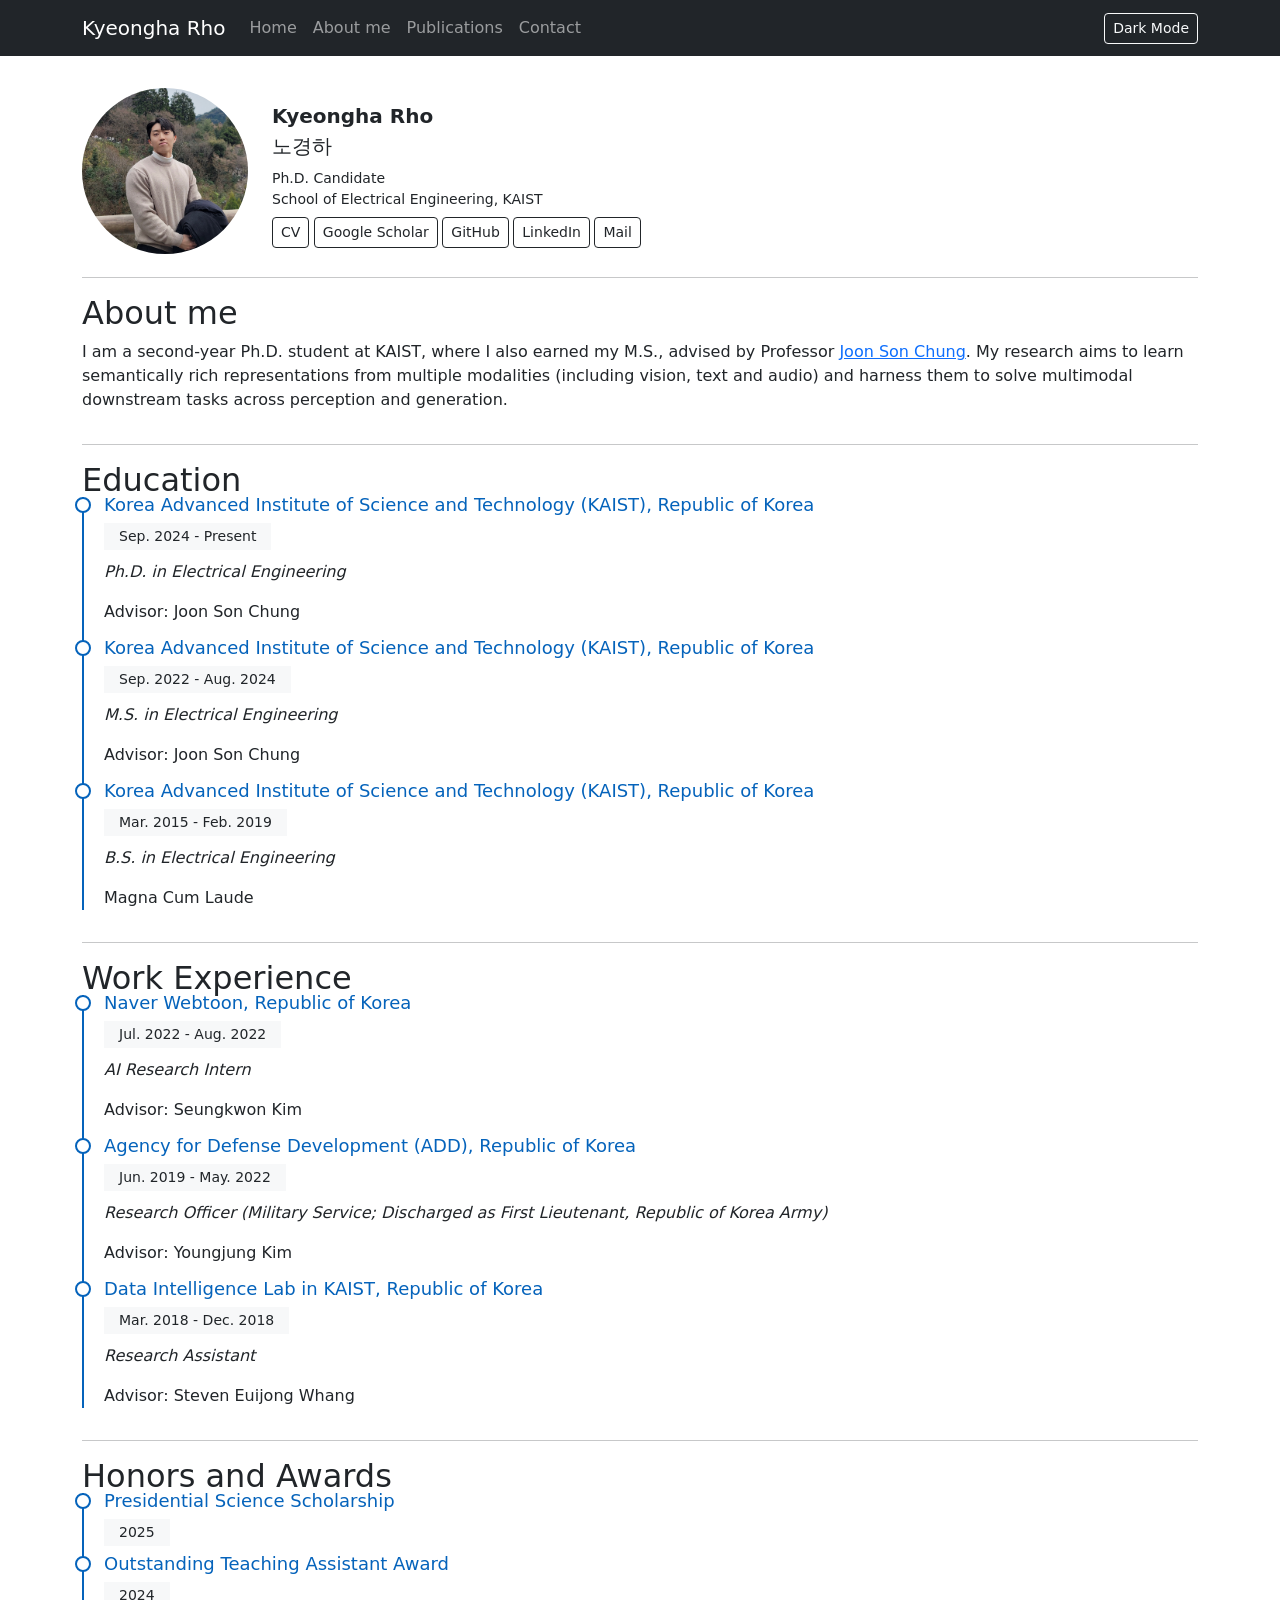
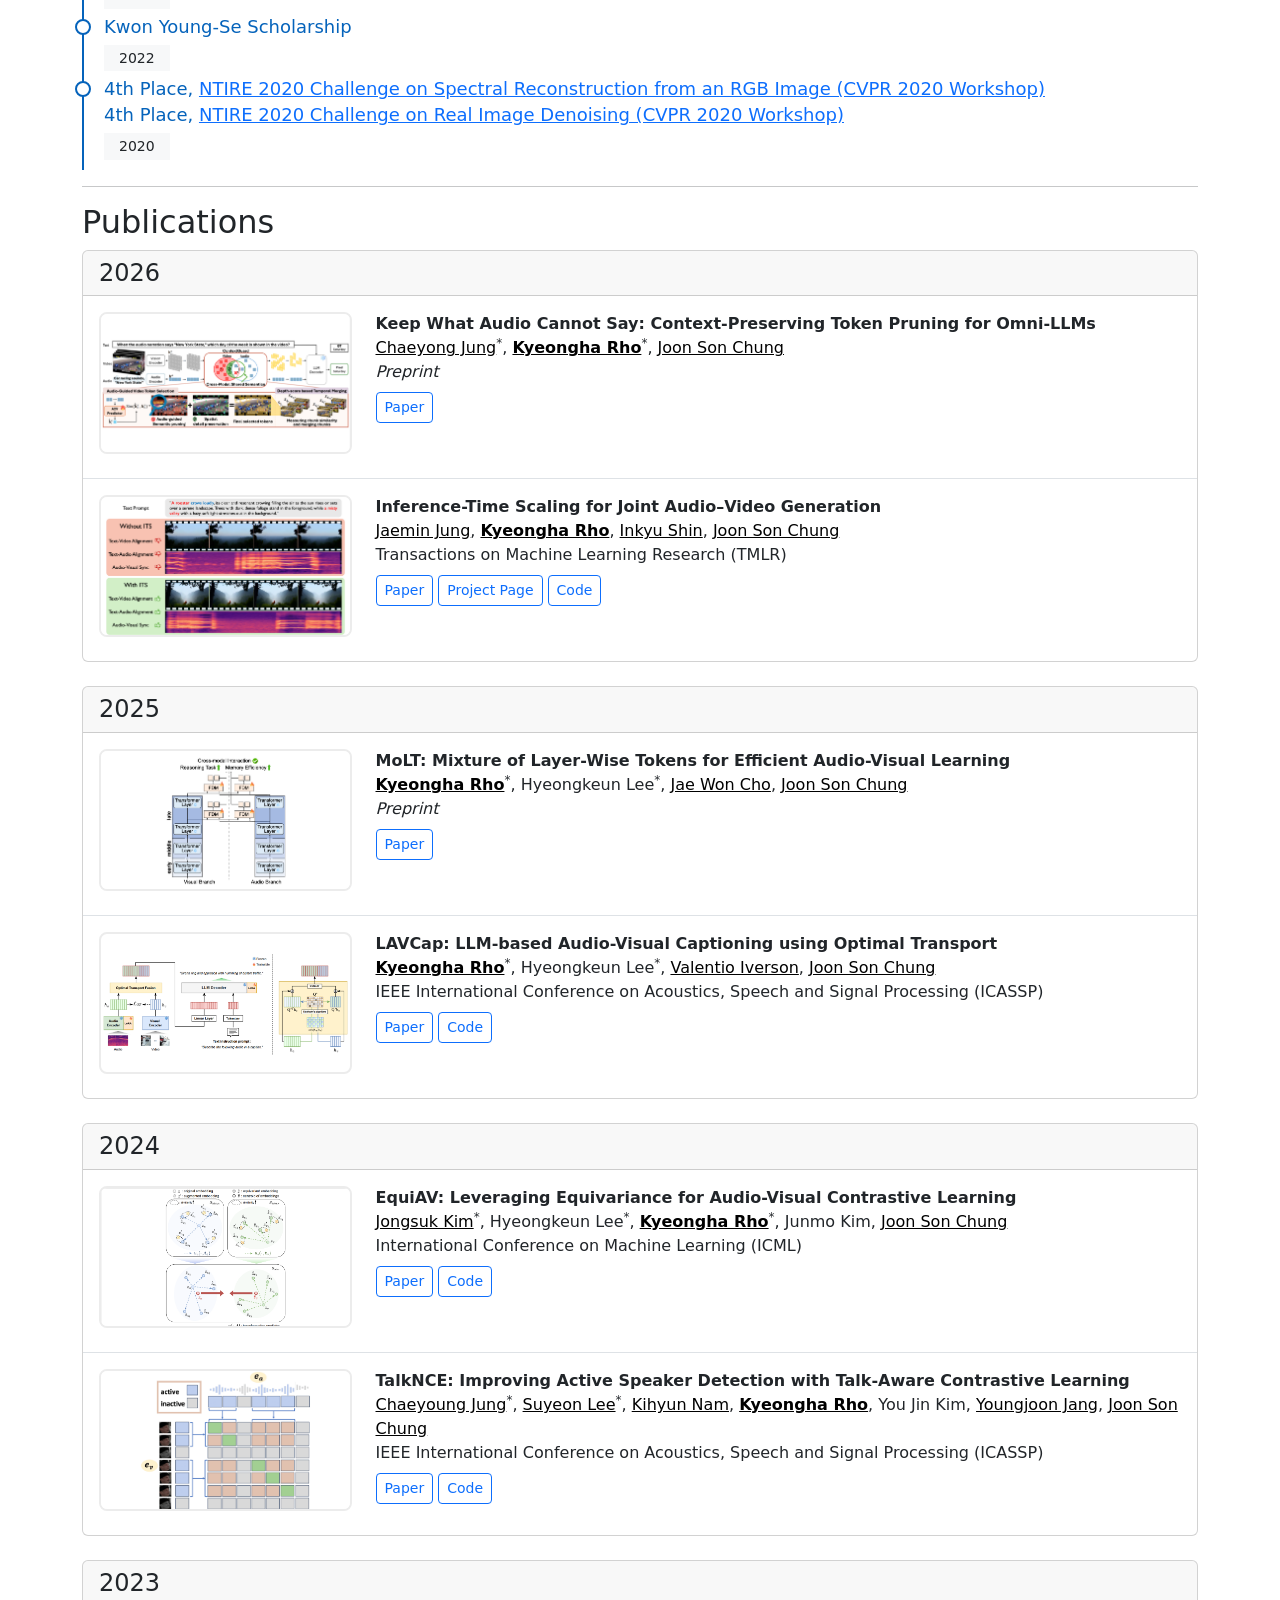
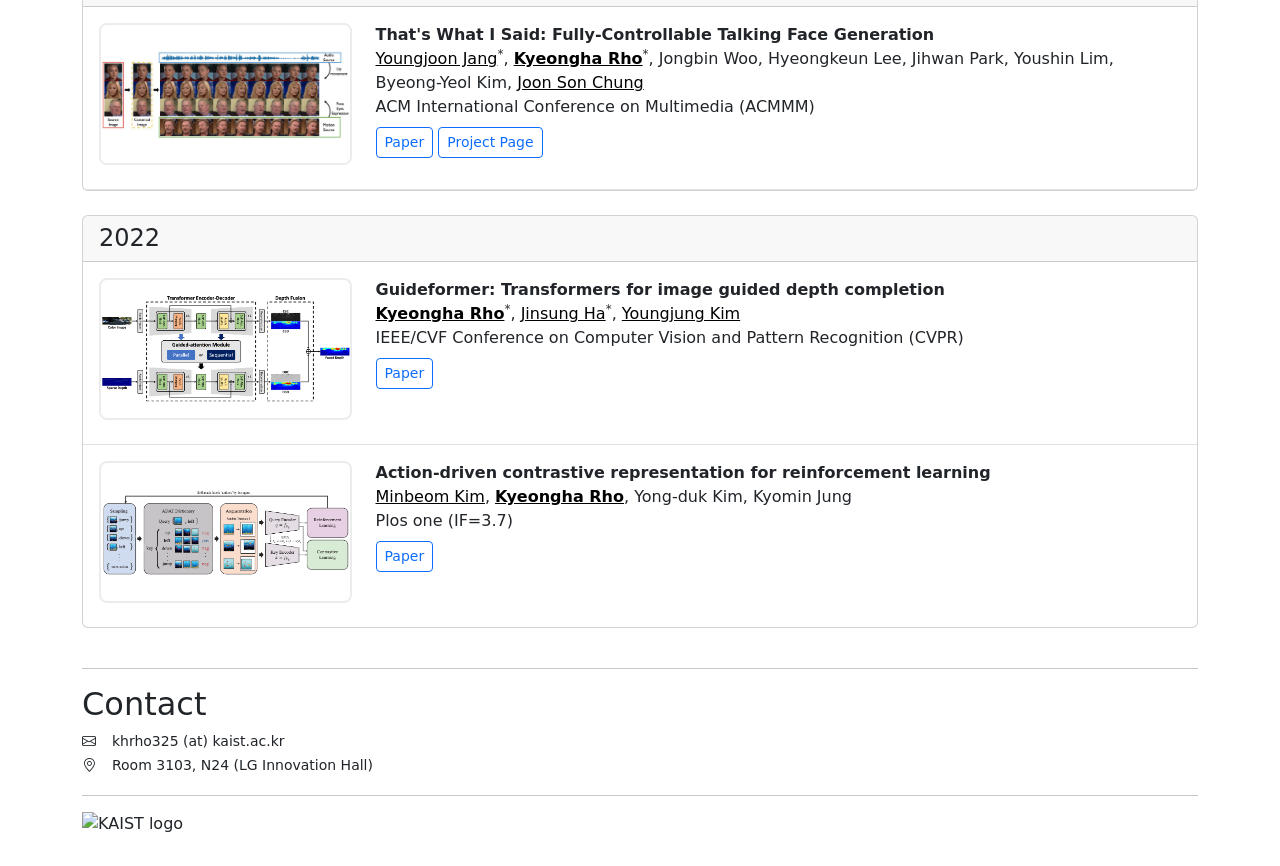
==== index copy.html @ 4ccae40e "edit profile format" ====
<!DOCTYPE html>
<html lang="en">
<head>
    <meta charset="utf-8">    
    <title>Kyeongha Rho</title>
    <meta content="width=device-width, initial-scale=1" name="viewport">
    </script>
    <script src="https://cdn.jsdelivr.net/npm/bootstrap@5.2.1/dist/js/bootstrap.bundle.min.js">
    </script>
    <link href="https://cdn.jsdelivr.net/npm/bootstrap@5.2.1/dist/css/bootstrap.min.css" rel="stylesheet">
    <link rel="stylesheet" href="https://cdn.jsdelivr.net/npm/bootstrap-icons@1.10.5/font/bootstrap-icons.css">
    <link rel="stylesheet" href="https://cdnjs.cloudflare.com/ajax/libs/font-awesome/6.5.0/css/all.min.css">
    <link href="./assets/css/style.css" rel="stylesheet">
<style>
a.author:link { color: #000000; }
a.author:visited { color: #000000; } 
a.author:hover { color: #666666; } 
a.author:active { color: #BBBBBB; } 
a.author {
    text-decoration: none;
}
</style>
</head>
<body>
    <nav class="navbar fixed-top navbar-expand-lg navbar-dark bg-dark">
    <div class="container">
        <a class="navbar-brand">Kyeongha Rho</a>
        <button class="navbar-toggler" type="button" data-bs-toggle="collapse" data-bs-target="#navbarNavDropdown" 
        aria-controls="navbarNavDropdown" aria-expanded="false" aria-label="Toggle navigation">
        <span class="navbar-toggler-icon"></span>
        </button>

        <div class="collapse navbar-collapse" id="navbarNavDropdown">
        <ul class="navbar-nav">
            <!-- 네비 메뉴들 -->
            <li class="nav-item"><a class="nav-link" href="/">Home</a></li>
            <li class="nav-item"><a class="nav-link" href="#aboutme">About me</a></li>
            <li class="nav-item"><a class="nav-link" href="#pubs">Publications</a></li>
            <li class="nav-item"><a class="nav-link" href="#contact">Contact</a></li>
        </ul>
        <!-- 오른쪽 끝에 다크모드 토글 버튼 -->
        <button id="darkModeToggle" class="btn btn-outline-light btn-sm ms-auto">Dark Mode</button>
        </div>
    </div>
    </nav>

    <!-- Page Content -->
    <br>
    <!-- Page Content -->
     <!-- ======= Intro Section ======= -->
    <section id="home">
        <div class="container" style="padding-top: 4em;">
            <div class="row">
                <div class="col-sm-2"><img alt="Member image" class="img-responsive center-block d-block mx-auto" src="./assets/profile/profile.jpeg" style="width:100%; max-width:200pt; margin-bottom:5pt; border-radius: 50%;"></div>
                <div class="col-lg-10" style=";">
                    <div style="margin-top:10pt; text-align:justify;">
                        <div style="font-size: 20px">
                            <b>Kyeongha Rho</b>
                        </div>
                        <div style="font-size: 20px; margin-bottom:5pt">
                            노경하
                        </div>
                        <div style="font-size: 14px; margin-bottom:5pt">
                            Ph.D. Candidate <br>
                            School of Electrical Engineering, KAIST
                        </div>
                        <div style="font-size: 14px; margin-bottom:5pt">
                            <!-- <a class="btn btn-outline-dark btn-sm" href="https://drive.google.com/file/d/1XGwuw59x1I6UYY539eGtlH79IGpjjwZk/view?usp=sharing">CV</a>
                            <a class="btn btn-outline-dark btn-sm" href="https://scholar.google.com/citations?user=_izQenUAAAAJ&hl=en">Google Scholar</a> 
                            <a class="btn btn-outline-dark btn-sm" href="https://github.com/KyeonghaRho">GitHub</a>
                            <a class="btn btn-outline-dark btn-sm" href="https://www.linkedin.com/in/kyeongha-rho-a36a5010a/">LinkedIn</a>
                            <a class="btn btn-outline-dark btn-sm" href="mailto:khrho325@kaist.ac.kr">Mail</a> -->
                            <a class="btn btn-outline-dark btn-sm"
                                href="https://drive.google.com/file/d/186lqrwWr8W4OImm1xWP_eb21Oq0vM4TB/view?usp=sharing"
                                target="_blank" rel="noopener noreferrer">CV</a>

                            <a class="btn btn-outline-dark btn-sm"
                                href="https://scholar.google.com/citations?user=_izQenUAAAAJ&hl=en"
                                target="_blank" rel="noopener noreferrer">Google Scholar</a>

                            <a class="btn btn-outline-dark btn-sm"
                                href="https://github.com/KyeonghaRho"
                                target="_blank" rel="noopener noreferrer">GitHub</a>

                            <a class="btn btn-outline-dark btn-sm"
                                href="https://www.linkedin.com/in/kyeongha-rho-a36a5010a/?locale=en_US"
                                target="_blank" rel="noopener noreferrer">LinkedIn</a>

                            <a class="btn btn-outline-dark btn-sm"
                                href="mailto:khrho325@kaist.ac.kr"
                                target="_blank" rel="noopener noreferrer">Mail</a>
                        </div>
                    </div>
                </div>
            </div>
        </div>
    </section>

    <!-- ======= Resume Section ======= -->
    <section class="resume" id="aboutme">
        <div class="container" data-aos="fade-up">
            <div class="row">
                <div class="col-lg-12">
                    <hr>

                    <h2>About me</h2>

                    <p>I am a second-year Ph.D. student at KAIST, where I also earned my M.S., advised by Professor <a href="http://mm.kaist.ac.kr/joon/" target="_blank">Joon Son Chung</a>. My research aims to learn semantically rich representations from multiple modalities (including vision, text and audio) and harness them to solve multimodal downstream tasks across perception and generation.</p>


                </div>
            </div>
        </div>
    </section>

    <!-- ======= Education Section ======= -->
    <section class="resume" id="education">
        <div class="container" data-aos="fade-up">
            <div class="row">
                <div class="col-lg-12">
                    <hr>
                    <h2>Education</h2>

                    <div class="resume-item">
                        <h4>Korea Advanced Institute of Science and Technology (KAIST), Republic of Korea</h4>
                        <h5>Sep. 2024 - Present</h5>
                        <p><i>Ph.D. in Electrical Engineering</i></p>
                        <p>Advisor: Joon Son Chung</p>
                    </div>
                    <div class="resume-item">
                        <h4>Korea Advanced Institute of Science and Technology (KAIST), Republic of Korea</h4>
                        <h5>Sep. 2022 - Aug. 2024</h5>
                        <p><i>M.S. in Electrical Engineering</i></p>
                        <p>Advisor: Joon Son Chung</p>
                    </div>
                    <div class="resume-item">
                        <h4>Korea Advanced Institute of Science and Technology (KAIST), Republic of Korea</h4>
                        <h5>Mar. 2015 - Feb. 2019</h5>
                        <p><i>B.S. in Electrical Engineering</i></p>
                        <p>Magna Cum Laude</p>
                    </div>
                </div>
            </div>
        </div>
    </section>

    <!-- ======= Work Experience Section ======= -->
    <section class="resume" id="experience">
        <div class="container" data-aos="fade-up">
            <div class="row">
                <div class="col-lg-12">
                    <hr>
                    <h2>Work Experience</h2>

                    <div class="resume-item">
                        <h4>Naver Webtoon, Republic of Korea</h4>
                        <h5>Jul. 2022 - Aug. 2022</h5>
                        <p><i>AI Research Intern</i></p>
                        <p>Advisor: Seungkwon Kim</p>
                    </div>
                    <div class="resume-item">
                        <h4>Agency for Defense Development (ADD), Republic of Korea</h4>
                        <h5>Jun. 2019 - May. 2022</h5>
                        <p><i>Research Officer (Military Service; Discharged as First Lieutenant, Republic of Korea Army)</i></p>
                        <p>Advisor: Youngjung Kim</p>
                    </div>
                    <div class="resume-item">
                        <h4>Data Intelligence Lab in KAIST, Republic of Korea</h4>
                        <h5>Mar. 2018 - Dec. 2018</h5>
                        <p><i>Research Assistant</i></p>
                        <p>Advisor: Steven Euijong Whang</p>
                    </div>
                </div>
            </div>
        </div>
    </section>

    <!-- ======= Honors and Awards Section ======= -->
    <section class="resume" id="honors">
        <div class="container" data-aos="fade-up">
            <div class="row">
                <div class="col-lg-12">
                    <hr>
                    <h2>Honors and Awards</h2>

                    <div class="resume-item">
                        <h4>Presidential Science Scholarship</h4>
                        <h5>2025</h5>
                    </div>

                    <div class="resume-item">
                        <h4>Outstanding Teaching Assistant Award</h4>
                        <h5>2024</h5>
                    </div>

                    <div class="resume-item">
                        <h4>Kwon Young-Se Scholarship</h4>
                        <h5>2022</h5>
                    </div>

                    <div class="resume-item">
                        <h4>4th Place, <a href="https://openaccess.thecvf.com/content_CVPRW_2020/papers/w31/Arad_NTIRE_2020_Challenge_on_Spectral_Reconstruction_From_an_RGB_Image_CVPRW_2020_paper.pdf" target="_blank">NTIRE 2020 Challenge on Spectral Reconstruction from an RGB Image (CVPR 2020 Workshop)</a></h4>
                        <h4>4th Place, <a href="https://openaccess.thecvf.com/content_CVPRW_2020/papers/w31/Abdelhamed_NTIRE_2020_Challenge_on_Real_Image_Denoising_Dataset_Methods_and_CVPRW_2020_paper.pdf" target="_blank">NTIRE 2020 Challenge on Real Image Denoising (CVPR 2020 Workshop)</a></h4>
                        <h5>2020</h5>
                    </div>
                </div>
            </div>
        </div>
    </section>

    <!-- ======= Pubs Section ======= -->
    <section class="resume" id="pubs">
        <div class="container">
            <div class="row">
                <div class="col-lg-12" style=";">
                    <hr>
                    <h2>Publications</h2>

                    <!-- ##################### Publication 2026 ##################### -->
                    <div class="card mb-4">
                        <div class="card-header">
                            <h4 class="card-title mb-0">2026</h4>
                        </div>

                        <!-- Publication Item -->
                        <div class="card-body border-bottom">
                            <div class="row">
                                <!-- Placeholder for thumbnail -->
                                <div class="col-md-3 mb-2">
                                    <div class="pub-thumbnail-image">
                                        <img src="./assets/thumbs/26-1_ContextGuard.png" alt="Thumbnail">
                                    </div>
                                </div>

                                <!-- last box should not have border-bottom. -->
                                <div class="col-md-9">
                                    <b>Keep What Audio Cannot Say: Context-Preserving Token Pruning for Omni-LLMs</b><br>
                                    Chaeyong Jung<sup>*</sup>, Kyeongha Rho<sup>*</sup>, Joon Son Chung<br>
                                    <i>Preprint</i><br>
                                    <a href="https://arxiv.org/abs/2605.11605" class="btn btn-outline-primary btn-sm mt-2" target="_blank" rel="noopener noreferrer">Paper</a>
                                </div>
                            </div>
                        </div>
                        <!-- ###########################################################################-->

                        <!-- Publication Item -->
                        <div class="card-body">
                            <div class="row">
                                <!-- Placeholder for thumbnail -->
                                <div class="col-md-3 mb-2">
                                    <div class="pub-thumbnail-image">
                                        <img src="./assets/thumbs/26-2_ITS_AVGen.png" alt="Thumbnail">
                                    </div>
                                </div>

                                <!-- last box should not have border-bottom. -->
                                <div class="col-md-9">
                                    <b>Inference-Time Scaling for Joint Audio–Video Generation</b><br>
                                    Jaemin Jung, Kyeongha Rho, Inkyu Shin, Joon Son Chung<br>
                                    Transactions on Machine Learning Research (TMLR)<br>
                                    <a href="https://openreview.net/forum?id=MHNFjjm5nO" class="btn btn-outline-primary btn-sm mt-2" target="_blank" rel="noopener noreferrer">Paper</a>
                                    <a href="https://jung-jaemin.github.io/ITS-AVGen-Proj/" class="btn btn-outline-primary btn-sm mt-2" target="_blank" rel="noopener noreferrer">Project Page</a>
                                    <a href="https://github.com/kaistmm/ITS-AVGen" class="btn btn-outline-primary btn-sm mt-2" target="_blank" rel="noopener noreferrer">Code</a>
                                </div>
                            </div>
                        </div>
                        <!-- ###########################################################################-->
                    </div>

                    <!-- ##################### Publication 2025 ##################### -->
                    <div class="card mb-4">
                        <div class="card-header">
                            <h4 class="card-title mb-0">2025</h4>
                        </div>

                        <!-- Publication Item -->
                        <div class="card-body border-bottom">
                            <div class="row">
                                <!-- Placeholder for thumbnail -->
                                <div class="col-md-3 mb-2">
                                    <div class="pub-thumbnail-image">
                                        <img src="./assets/thumbs/25-2_MoLT_rev2.png" alt="Thumbnail">
                                    </div>
                                </div>

                                <!-- last box should not have border-bottom. -->
                                <div class="col-md-9">
                                    <b>MoLT: Mixture of Layer-Wise Tokens for Efficient Audio-Visual Learning</b><br>
                                    Kyeongha Rho<sup>*</sup>, Hyeongkeun Lee<sup>*</sup>, Jae Won Cho, Joon Son Chung<br>
                                    <i>Preprint</i><br>
                                    <a href="https://arxiv.org/abs/2512.00115" class="btn btn-outline-primary btn-sm mt-2" target="_blank" rel="noopener noreferrer">Paper</a>
                                </div>
                            </div>
                        </div>
                        <!-- ###########################################################################-->

                        <!-- Publication Item -->
                        <div class="card-body">
                            <div class="row">
                                <!-- Placeholder for thumbnail -->
                                <div class="col-md-3 mb-2">
                                    <div class="pub-thumbnail-image">
                                        <img src="./assets/thumbs/25-1_LAVCap.png" alt="Thumbnail">
                                    </div>
                                </div>

                                <!-- last box should not have border-bottom. -->
                                <div class="col-md-9">
                                    <b>LAVCap: LLM-based Audio-Visual Captioning using Optimal Transport</b><br>
                                    Kyeongha Rho<sup>*</sup>, Hyeongkeun Lee<sup>*</sup>, Valentio Iverson, Joon Son Chung<br>
                                    IEEE International Conference on Acoustics, Speech and Signal Processing (ICASSP)<br>
                                    <a href="https://arxiv.org/abs/2501.09291" class="btn btn-outline-primary btn-sm mt-2" target="_blank" rel="noopener noreferrer">Paper</a>
                                    <a href="https://github.com/Hyeongkeun/LAVCap" class="btn btn-outline-primary btn-sm mt-2" target="_blank" rel="noopener noreferrer">Code</a>
                                </div>
                            </div>
                        </div>
                        <!-- ###########################################################################-->
                    </div>

                    <!-- ##################### Publication 2024 ##################### -->
                    <div class="card mb-4">
                        <div class="card-header">
                            <h4 class="card-title mb-0">2024</h4>
                        </div>

                        <!-- Publication Item -->
                        <div class="card-body border-bottom">
                            <div class="row">
                                <!-- Placeholder for thumbnail -->
                                <div class="col-md-3 mb-2">
                                    <div class="pub-thumbnail-image">
                                        <img src="./assets/thumbs/24-1_EquiAV_rev.png" alt="Thumbnail">
                                    </div>
                                </div>

                                <!-- Paper info -->
                                <div class="col-md-9">
                                    <b>EquiAV: Leveraging Equivariance for Audio-Visual Contrastive Learning</b><br>
                                    Jongsuk Kim<sup>*</sup>, Hyeongkeun Lee<sup>*</sup>, Kyeongha Rho<sup>*</sup>, Junmo Kim, Joon Son Chung<br>
                                    International Conference on Machine Learning (ICML)<br>
                                    <a href="https://arxiv.org/abs/2403.09502" class="btn btn-outline-primary btn-sm mt-2" target="_blank" rel="noopener noreferrer">Paper</a>
                                    <a href="https://github.com/JongSuk1/EquiAV" class="btn btn-outline-primary btn-sm mt-2" target="_blank" rel="noopener noreferrer">Code</a>
                                </div>
                            </div>
                        </div>

                        <!-- Publication Item -->
                        <div class="card-body">
                            <div class="row">
                                <!-- Placeholder for thumbnail -->
                                <div class="col-md-3 mb-2">
                                    <div class="pub-thumbnail-image">
                                        <img src="./assets/thumbs/24-2_talknce.png" alt="Thumbnail">
                                    </div>
                                </div>

                                <!-- Paper info -->
                                <div class="col-md-9">
                                    <b>TalkNCE: Improving Active Speaker Detection with Talk-Aware Contrastive Learning</b><br>
                                    Chaeyoung Jung<sup>*</sup>, Suyeon Lee<sup>*</sup>, Kihyun Nam, Kyeongha Rho, You Jin Kim, Youngjoon Jang, Joon Son Chung<br>
                                    IEEE International Conference on Acoustics, Speech and Signal Processing (ICASSP)<br>
                                    <a href="https://arxiv.org/abs/2309.12306" class="btn btn-outline-primary btn-sm mt-2" target="_blank" rel="noopener noreferrer">Paper</a>
                                    <a href="https://github.com/kaistmm/TalkNCE" class="btn btn-outline-primary btn-sm mt-2" target="_blank" rel="noopener noreferrer">Code</a>
                                    <!-- <a href="" class="btn btn-outline-primary btn-sm mt-2" target="_blank" rel="noopener noreferrer">Project Page</a> -->
                                </div>
                            </div>
                        </div>

                    </div>

                    <!-- ##################### Publication 2023 ##################### -->
                    <div class="card mb-4">
                        <div class="card-header">
                            <h4 class="card-title mb-0">2023</h4>
                        </div>

                        <!-- Publication Item -->
                        <div class="card-body border-bottom">
                            <div class="row">
                                <!-- Placeholder for thumbnail -->
                                <div class="col-md-3 mb-2">
                                    <div class="pub-thumbnail-image">
                                        <img src="./assets/thumbs/23-1_that.png" alt="Thumbnail">
                                    </div>
                                </div>

                                <!-- Paper info -->
                                <div class="col-md-9">
                                    <b>That's What I Said: Fully-Controllable Talking Face Generation</b><br>
                                    Youngjoon Jang<sup>*</sup>, Kyeongha Rho<sup>*</sup>, Jongbin Woo, Hyeongkeun Lee, Jihwan Park, Youshin Lim, Byeong-Yeol Kim, Joon Son Chung<br>
                                    ACM International Conference on Multimedia (ACMMM)<br>
                                    <a href="https://arxiv.org/abs/2304.03275" class="btn btn-outline-primary btn-sm mt-2" target="_blank" rel="noopener noreferrer">Paper</a>
                                    <a href="https://mm.kaist.ac.kr/projects/FC-TFG/" class="btn btn-outline-primary btn-sm mt-2" target="_blank" rel="noopener noreferrer">Project Page</a>
                                </div>
                            </div>
                        </div>

                        
                    </div>

                    <!-- ##################### Publication 2022 ##################### -->
                    <div class="card mb-4">
                        <div class="card-header">
                            <h4 class="card-title mb-0">2022</h4>
                        </div>

                        <!-- Publication Item -->
                        <div class="card-body border-bottom">
                            <div class="row">
                                <!-- Placeholder for thumbnail -->
                                <div class="col-md-3 mb-2">
                                    <div class="pub-thumbnail-image">
                                        <img src="./assets/thumbs/22-1_GuideFormer.png" alt="Thumbnail">
                                    </div>
                                </div>

                                <!-- Paper info -->
                                <div class="col-md-9">
                                    <b>Guideformer: Transformers for image guided depth completion</b><br>
                                    Kyeongha Rho<sup>*</sup>, Jinsung Ha<sup>*</sup>, Youngjung Kim<br>
                                    IEEE/CVF Conference on Computer Vision and Pattern Recognition (CVPR)<br>
                                    <a href="https://openaccess.thecvf.com/content/CVPR2022/html/Rho_GuideFormer_Transformers_for_Image_Guided_Depth_Completion_CVPR_2022_paper.html?ref=https://githubhelp.com" class="btn btn-outline-primary btn-sm mt-2" target="_blank" rel="noopener noreferrer">Paper</a>
                                </div>
                            </div>
                        </div>
                        
                        <!-- Publication Item -->
                        <div class="card-body">
                            <div class="row">
                                <!-- Placeholder for thumbnail -->
                                <div class="col-md-3 mb-2">
                                    <div class="pub-thumbnail-image">
                                        <img src="./assets/thumbs/22-2_ADAT.png" alt="Thumbnail">
                                    </div>
                                </div>

                                <!-- Paper info -->
                                <div class="col-md-9">
                                    <b>Action-driven contrastive representation for reinforcement learning</b><br>
                                    Minbeom Kim, Kyeongha Rho, Yong-duk Kim, Kyomin Jung<br>
                                    Plos one (IF=3.7)<br>
                                    <a href="https://journals.plos.org/plosone/article?id=10.1371/journal.pone.0265456" class="btn btn-outline-primary btn-sm mt-2" target="_blank" rel="noopener noreferrer">Paper</a>
                                </div>
                            </div>
                        </div>
                    </div>

                </div>
            </div>
        </div>
    </section>

    <!-- ======= Contact Section ======= -->
    <section class="resume" id="contact">
        <div class="container" data-aos="fade-up">
            <div class="row">
                <div class="col-lg-12">
                    <hr>
                    <h2>Contact</h2>
                    <div class="text-left" style="font-size: 14px; margin-bottom:2pt">
                        <i class="bi bi-envelope"></i> &ensp; khrho325 (at) kaist.ac.kr
                    </div>
                    <div class="text-left" style="font-size: 14px; margin-bottom:2pt">
                        <i class="bi bi-geo-alt"></i> &ensp; Room 3103, N24 (LG Innovation Hall)
                    </div>
                    <!-- <div class="text-left" style="font-size: 14px; margin-bottom:2pt">
                        <i class="bi bi-telephone"></i> &ensp; optional, otherwise comment out
                    </div> -->
                </div>
            </div>
        </div>
    </section>
    
    <!-- ======= Footer Section ======= -->
    <section id="bottom">
        <div class="container">
            <div class="row">
                <div class="col-lg-12" style=";">
                    <hr>
                    <img alt="KAIST logo" class="img-responsive" src="https://mm.kaist.ac.kr/web_images/kaist_logo_trans.png" style="width:100%; max-width:100pt; margin-bottom:5pt"><br>
                    <br>
                </div>
            </div>
        </div>
    </section>

<script>
document.addEventListener("DOMContentLoaded", function () {
    // 1) Authors 링크 자동화
    const authors = {
        "Kyeongha Rho": "https://kyeongharho.github.io/",
        "Joon Son Chung": "https://mm.kaist.ac.kr/joon/",
        "Youngjoon Jang": "https://art-jang.github.io",
        "Chaeyoung Jung": "https://cyongong.github.io/",
        "Kihyun Nam": "https://devkihyun.github.io/about/",
        "Youngjung Kim": "https://read12300.github.io/",
        "Minbeom Kim": "https://minbeomkim.github.io/",
        "Jongsuk Kim": "https://sites.google.com/view/jongsukkim/",
        "Jinsung Ha": "https://www.jinsungha.com/",
        "Chaeyong Jung": "https://cyongong.github.io/",
        "Jae Won Cho": "https://chojw.github.io/",
        "Jaemin Jung": "https://jung-jaemin.github.io/",
        "Inkyu Shin": "https://dlsrbgg33.github.io/",
        "Valentio Iverson": "https://valentioiverson.github.io/",
        "Suyeon Lee": "https://leesyy.github.io/",

        // "Jihoon Kim": "https://sites.google.com/view/jhoonkim/",
        // "Hyeonggon Ryu": "https://sites.google.com/view/hyeonggonryu",
        // "Arda Senocak": "https://ardasnck.github.io/",
        
    };

    const pubDivs = document.querySelectorAll("#pubs .card-body");

    pubDivs.forEach(div => {
        for (const [name, link] of Object.entries(authors)) {
            const safeName = name.replace(/\./g, "\\.");
            const regex = new RegExp(`\\b${safeName}\\b`, "g");

            let displayHTML;
            if (name === "Kyeongha Rho") {
                displayHTML = `<a class="author" href="${link}" target="_blank" style="text-decoration: underline;"><strong>${name}</strong></a>`;
            } else {
                displayHTML = `<a class="author" href="${link}" target="_blank" style="text-decoration: underline;">${name}</a>`;
            }

            div.innerHTML = div.innerHTML.replace(regex, displayHTML);
        }
    });

    // 2) 시스템 다크모드 설정에 따라 자동 적용
    const prefersDark = window.matchMedia && window.matchMedia('(prefers-color-scheme: dark)').matches;
    if (prefersDark) {
        document.body.classList.add('dark-mode');
    }

    // 3) 다크모드 토글 버튼 이벤트 연결
    const toggleBtn = document.getElementById('darkModeToggle');
    if (toggleBtn) {
        toggleBtn.textContent = document.body.classList.contains('dark-mode') ? 'Light Mode' : 'Dark Mode';
        toggleBtn.addEventListener('click', function() {
            document.body.classList.toggle('dark-mode');
            this.textContent = document.body.classList.contains('dark-mode') ? 'Light Mode' : 'Dark Mode';
        });
    }
});
</script>


</body>
</html>
---- assets/css/style.css ----
a.author-bold-underline {
  text-decoration: underline;
  font-weight: bold;
}

/*--------------------------------------------------------------
# Resume
--------------------------------------------------------------*/

.resume .resume-title {
  font-size: 24px;
  font-weight: 500;
  margin-top: 30px;
  margin-bottom: 30px;
  color: #45505b;
}
.resume .resume-item {
  padding: 0 0 10px 20px;
  margin-top: -10px;
  border-left: 2px solid #0563bb;
  position: relative;
}
.resume .resume-item h4 {
  line-height: 16px;
  font-size: 18px;
  font-weight: 500;
  color: #0563bb;
  margin-bottom: 10px;
}
.resume .resume-item h5 {
  font-size: 14px;
  background: #f7f8f9;
  padding: 5px 15px;
  display: inline-block;
  font-weight: 500;
  margin-bottom: 10px;
  margin-top: 0pt;
}
.resume .resume-item ul {
  padding-left: 20px;
}
.resume .resume-item ul li {
  padding-bottom: 10px;
}
.resume .resume-item:last-child {
  padding-bottom: 0;
}
.resume .resume-item::before {
  content: "";
  position: absolute;
  width: 16px;
  height: 16px;
  border-radius: 50px;
  left: -9px;
  top: 0;
  background: #fff;
  border: 2px solid #0563bb;
}

/*--------------------------------------------------------------
# Dark Mode Styles
--------------------------------------------------------------*/
body.dark-mode {
  background-color: #121212 !important;
  color: #e0e0e0 !important;
}

body.dark-mode a.author,
body.dark-mode a.author:link,
body.dark-mode a.author:visited {
  color: #bb86fc !important;
}
body.dark-mode a.author:hover {
  color: #ddaaff !important;
}

body.dark-mode .navbar {
  background-color: #1f1f1f !important;
  color: #e0e0e0 !important;
}

body.dark-mode .navbar .nav-link,
body.dark-mode .navbar-brand {
  color: #e0e0e0 !important;
}

body.dark-mode .card {
  background-color: #1e1e1e !important;
  color: #e0e0e0 !important;
  border-color: #333 !important;
}

body.dark-mode .card .card-header {
  background-color: #292929 !important;
  color: #e0e0e0 !important;
  border-bottom: 1px solid #444 !important;
}

body.dark-mode .btn-outline-primary {
  color: #bb86fc !important;
  border-color: #bb86fc !important;
}

body.dark-mode .btn-outline-primary:hover {
  background-color: #bb86fc !important;
  color: #121212 !important;
}

body.dark-mode hr {
  border-color: #444 !important;
}

body.dark-mode .btn-outline-dark {
  color: #ddd !important;           /* 글씨를 밝은 회색으로 */
  border-color: #ddd !important;    /* 테두리도 밝은 회색 */
}

body.dark-mode .btn-outline-dark:hover {
  background-color: #ddd !important; /* 호버 시 배경도 밝게 */
  color: #121212 !important;          /* 글씨는 어두운색으로 대비 */
}

/* Dark mode for resume section */
body.dark-mode .resume .resume-title {
  color: #ffffff; /* 제목 글씨 흰색 */
}

body.dark-mode .resume .resume-item h4 {
  color: #80bfff; /* 연한 파란색 */
}

body.dark-mode .resume .resume-item h5 {
  background: #2a2a2a;     /* 어두운 배경 */
  color: #cccccc;          /* 연한 글씨 */
  border-radius: 4px;
}


/* Optional: 모든 텍스트 강제 적용 (필요시) */
/* 
body.dark-mode * {
  color: #e0e0e0 !important;
}
*/

.pub-thumbnail-placeholder {
    width: 100%;
    padding-top: 56.25%; /* 16:9 비율 유지 */
    background-color: transparent;
  border: 2px solid #c0c0c0;
    border-radius: 0.5rem;
    position: relative;
}

.pub-thumbnail-image {
    width: 100%;          /* 부모 div 너비 100% */
    max-width: 720px;     /* 최대 너비 제한 */
    aspect-ratio: 16 / 9; /* 16:9 비율 유지 */
  border: 2px solid #ececec;
    border-radius: 0.5rem;
    overflow: hidden;     /* 이미지가 넘치면 숨김 */
}

.pub-thumbnail-image img {
    width: 100%;   /* 부모 너비에 맞춤 */
    height: auto;  /* 비율 유지 */
    display: block; /* 아래 여백 제거 */
    object-fit: contain; /* 이미지 비율 유지하며 박스 내에 맞춤 */
}
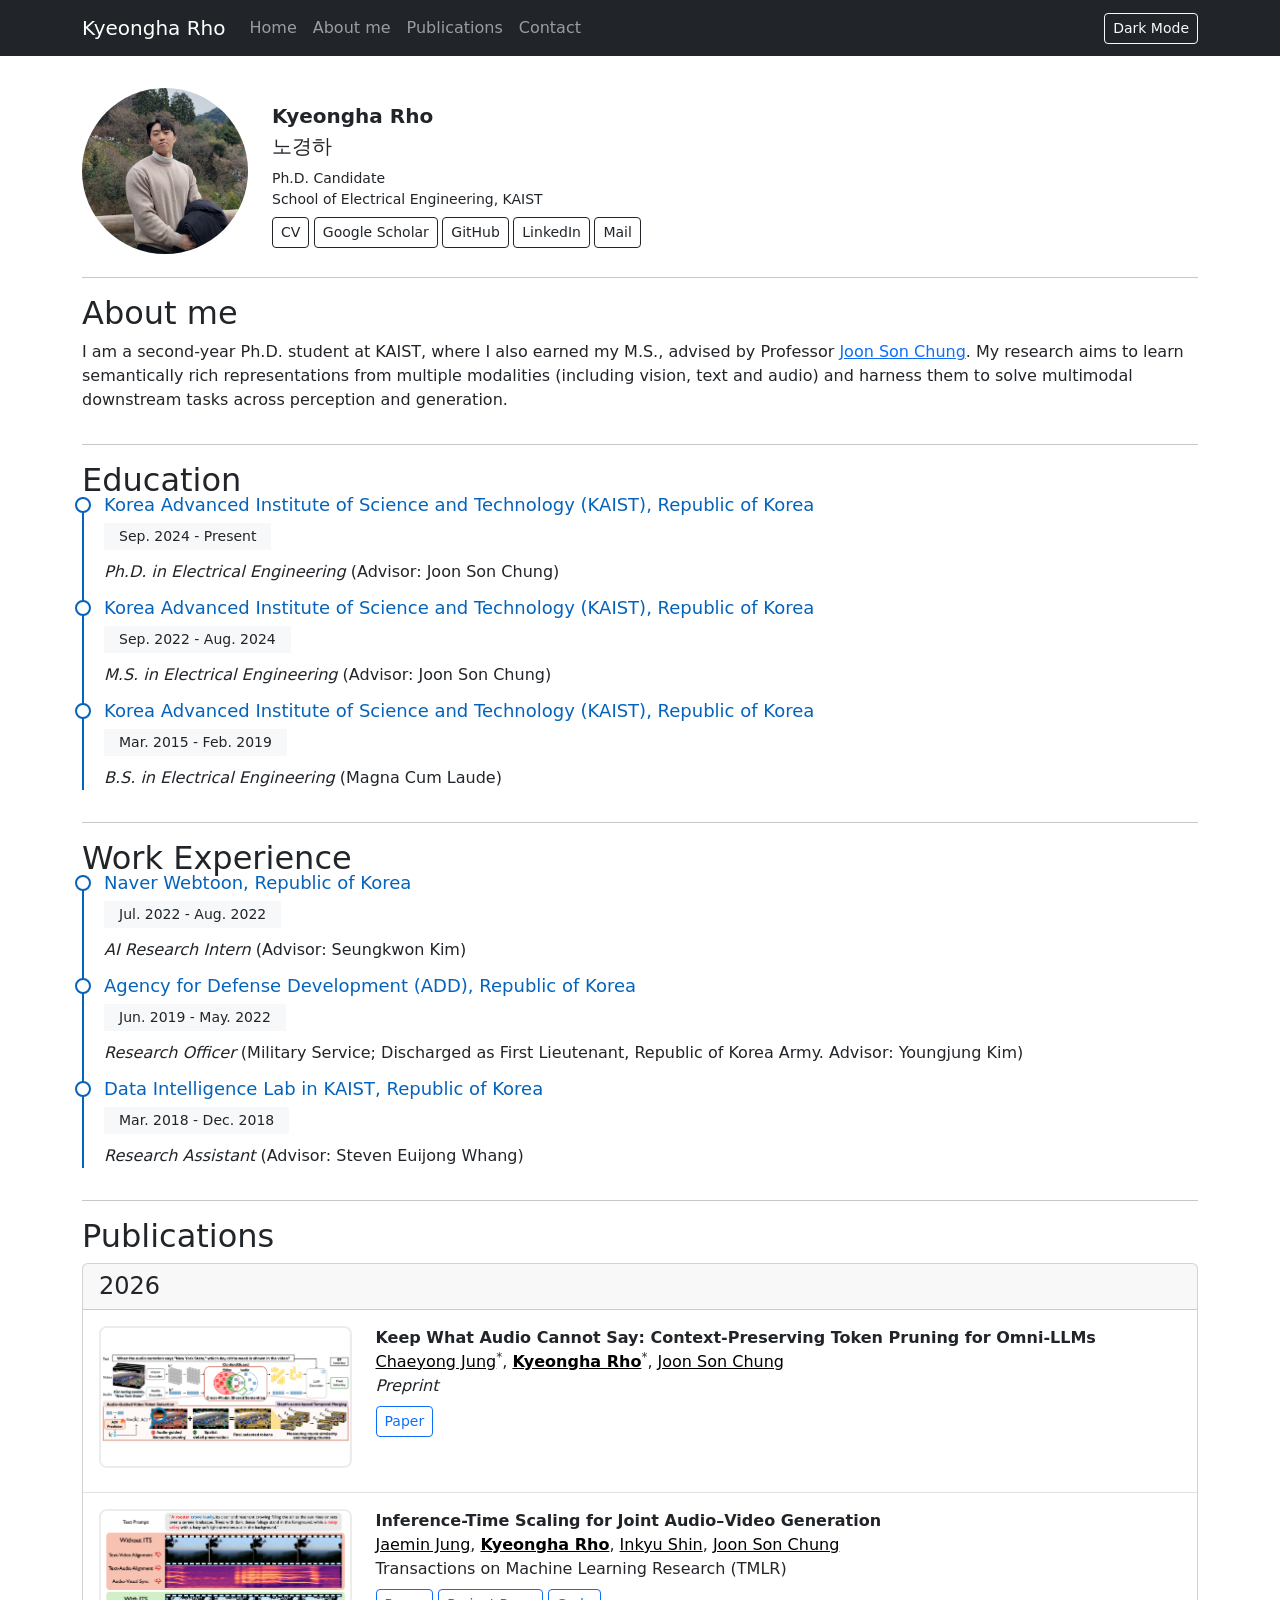
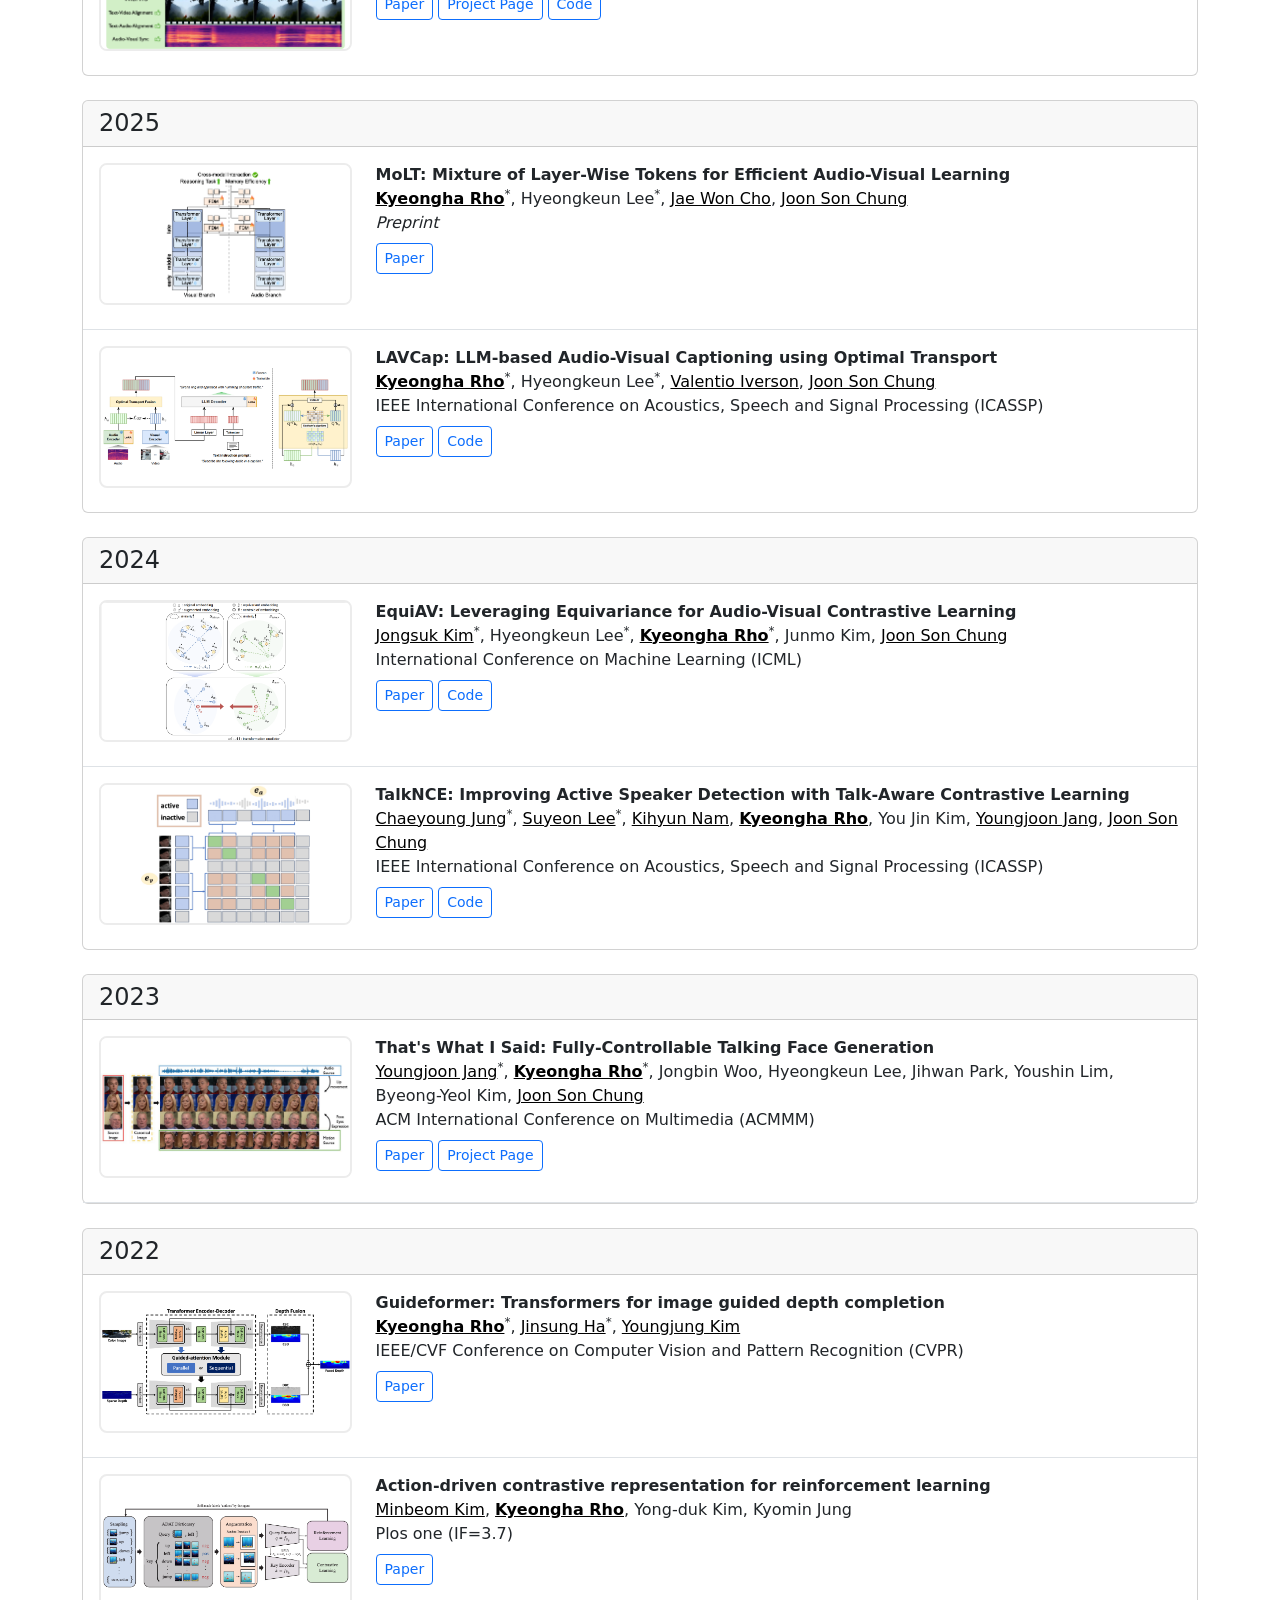
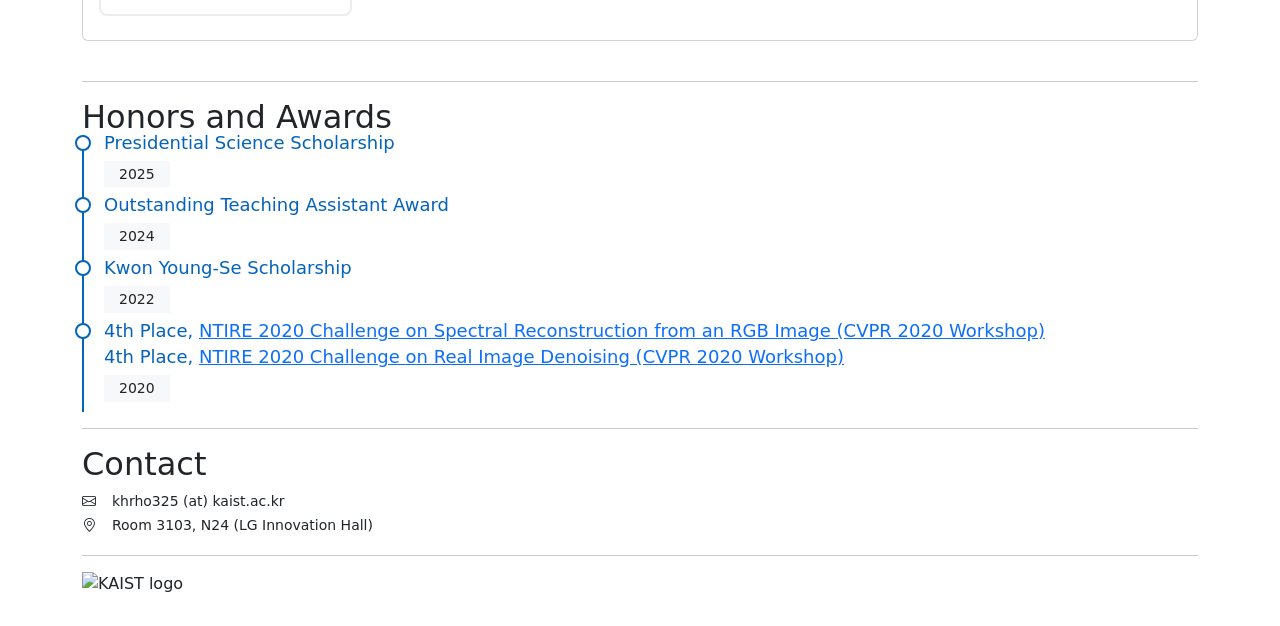
==== commit 12125a1e: "edit section title spacing" ====
--- a/index copy.html
+++ b/index copy.html
@@ -124,20 +124,20 @@
                     <div class="resume-item">
                         <h4>Korea Advanced Institute of Science and Technology (KAIST), Republic of Korea</h4>
                         <h5>Sep. 2024 - Present</h5>
-                        <p><i>Ph.D. in Electrical Engineering</i></p>
-                        <p>Advisor: Joon Son Chung</p>
+                        <p><i>Ph.D. in Electrical Engineering</i> (Advisor: Joon Son Chung)</p>
+                        <!-- <p></p> -->
                     </div>
                     <div class="resume-item">
                         <h4>Korea Advanced Institute of Science and Technology (KAIST), Republic of Korea</h4>
                         <h5>Sep. 2022 - Aug. 2024</h5>
-                        <p><i>M.S. in Electrical Engineering</i></p>
-                        <p>Advisor: Joon Son Chung</p>
+                        <p><i>M.S. in Electrical Engineering</i> (Advisor: Joon Son Chung)</p>
+                        <!-- <p></p> -->
                     </div>
                     <div class="resume-item">
                         <h4>Korea Advanced Institute of Science and Technology (KAIST), Republic of Korea</h4>
                         <h5>Mar. 2015 - Feb. 2019</h5>
-                        <p><i>B.S. in Electrical Engineering</i></p>
-                        <p>Magna Cum Laude</p>
+                        <p><i>B.S. in Electrical Engineering</i> (Magna Cum Laude)</p>
+                        <!-- <p></p> -->
                     </div>
                 </div>
             </div>
@@ -155,53 +155,20 @@
                     <div class="resume-item">
                         <h4>Naver Webtoon, Republic of Korea</h4>
                         <h5>Jul. 2022 - Aug. 2022</h5>
-                        <p><i>AI Research Intern</i></p>
-                        <p>Advisor: Seungkwon Kim</p>
+                        <p><i>AI Research Intern</i> (Advisor: Seungkwon Kim)</p>
+                        <!-- <p>Advisor: Seungkwon Kim</p> -->
                     </div>
                     <div class="resume-item">
                         <h4>Agency for Defense Development (ADD), Republic of Korea</h4>
                         <h5>Jun. 2019 - May. 2022</h5>
-                        <p><i>Research Officer (Military Service; Discharged as First Lieutenant, Republic of Korea Army)</i></p>
-                        <p>Advisor: Youngjung Kim</p>
+                        <p><i>Research Officer</i> (Military Service; Discharged as First Lieutenant, Republic of Korea Army. Advisor: Youngjung Kim)</p>
+                        <!-- <p>Advisor: Youngjung Kim</p> -->
                     </div>
                     <div class="resume-item">
                         <h4>Data Intelligence Lab in KAIST, Republic of Korea</h4>
                         <h5>Mar. 2018 - Dec. 2018</h5>
-                        <p><i>Research Assistant</i></p>
-                        <p>Advisor: Steven Euijong Whang</p>
-                    </div>
-                </div>
-            </div>
-        </div>
-    </section>
-
-    <!-- ======= Honors and Awards Section ======= -->
-    <section class="resume" id="honors">
-        <div class="container" data-aos="fade-up">
-            <div class="row">
-                <div class="col-lg-12">
-                    <hr>
-                    <h2>Honors and Awards</h2>
-
-                    <div class="resume-item">
-                        <h4>Presidential Science Scholarship</h4>
-                        <h5>2025</h5>
-                    </div>
-
-                    <div class="resume-item">
-                        <h4>Outstanding Teaching Assistant Award</h4>
-                        <h5>2024</h5>
-                    </div>
-
-                    <div class="resume-item">
-                        <h4>Kwon Young-Se Scholarship</h4>
-                        <h5>2022</h5>
-                    </div>
-
-                    <div class="resume-item">
-                        <h4>4th Place, <a href="https://openaccess.thecvf.com/content_CVPRW_2020/papers/w31/Arad_NTIRE_2020_Challenge_on_Spectral_Reconstruction_From_an_RGB_Image_CVPRW_2020_paper.pdf" target="_blank">NTIRE 2020 Challenge on Spectral Reconstruction from an RGB Image (CVPR 2020 Workshop)</a></h4>
-                        <h4>4th Place, <a href="https://openaccess.thecvf.com/content_CVPRW_2020/papers/w31/Abdelhamed_NTIRE_2020_Challenge_on_Real_Image_Denoising_Dataset_Methods_and_CVPRW_2020_paper.pdf" target="_blank">NTIRE 2020 Challenge on Real Image Denoising (CVPR 2020 Workshop)</a></h4>
-                        <h5>2020</h5>
+                        <p><i>Research Assistant</i> (Advisor: Steven Euijong Whang)</p>
+                        <!-- <p>Advisor: Steven Euijong Whang</p> -->
                     </div>
                 </div>
             </div>
@@ -445,6 +412,39 @@
                         </div>
                     </div>
 
+                </div>
+            </div>
+        </div>
+    </section>
+
+    <!-- ======= Honors and Awards Section ======= -->
+    <section class="resume" id="honors">
+        <div class="container" data-aos="fade-up">
+            <div class="row">
+                <div class="col-lg-12">
+                    <hr>
+                    <h2>Honors and Awards</h2>
+
+                    <div class="resume-item">
+                        <h4>Presidential Science Scholarship</h4>
+                        <h5>2025</h5>
+                    </div>
+
+                    <div class="resume-item">
+                        <h4>Outstanding Teaching Assistant Award</h4>
+                        <h5>2024</h5>
+                    </div>
+
+                    <div class="resume-item">
+                        <h4>Kwon Young-Se Scholarship</h4>
+                        <h5>2022</h5>
+                    </div>
+
+                    <div class="resume-item">
+                        <h4>4th Place, <a href="https://openaccess.thecvf.com/content_CVPRW_2020/papers/w31/Arad_NTIRE_2020_Challenge_on_Spectral_Reconstruction_From_an_RGB_Image_CVPRW_2020_paper.pdf" target="_blank">NTIRE 2020 Challenge on Spectral Reconstruction from an RGB Image (CVPR 2020 Workshop)</a></h4>
+                        <h4>4th Place, <a href="https://openaccess.thecvf.com/content_CVPRW_2020/papers/w31/Abdelhamed_NTIRE_2020_Challenge_on_Real_Image_Denoising_Dataset_Methods_and_CVPRW_2020_paper.pdf" target="_blank">NTIRE 2020 Challenge on Real Image Denoising (CVPR 2020 Workshop)</a></h4>
+                        <h5>2020</h5>
+                    </div>
                 </div>
             </div>
         </div>
